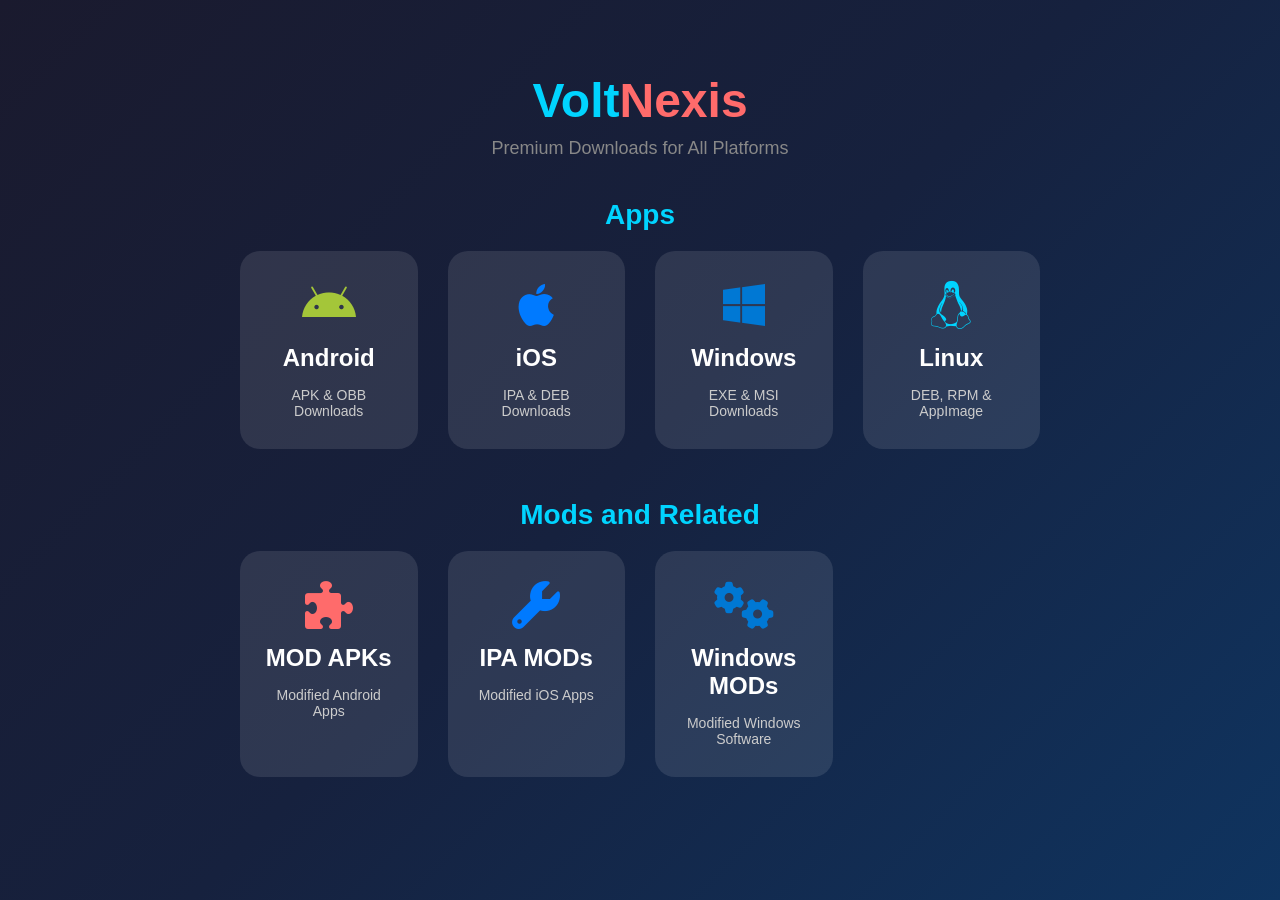
==== index.html @ b716f30f "Add files via upload" ====
<!DOCTYPE html>
<html lang="en">
<head>
    <meta charset="UTF-8">
    <meta name="viewport" content="width=device-width, initial-scale=1.0">
    <title>VoltNexis Downloads - Premium Software Downloads | APK, IPA, EXE, Linux Apps & MODs</title>
    <meta name="description" content="Download premium software for all platforms. Android APK, iOS IPA, Windows EXE, Linux apps, MOD APKs, and IPA MODs. Safe MediaFire downloads.">
    <meta name="keywords" content="APK Download, IPA Download, EXE Download, Linux Apps, MOD APK, IPA MOD, Android Apps, iOS Apps, Windows Software, Free Downloads, Premium Downloads, MediaFire APK, Safe APK Download, Latest APK, Old Versions APK, Modified Apps, Cracked Apps, Premium APK Free, Android Games, iOS Games, Windows Games, Linux Software, DEB Download, RPM Download, AppImage, MSI Download, OBB Files, Direct Download, VoltNexis">
    <meta name="author" content="VoltNexis">
    <meta name="robots" content="index, follow">
    <meta property="og:title" content="VoltNexis Downloads - Premium Software Downloads for All Platforms">
    <meta property="og:description" content="Download premium software for Android, iOS, Windows, and Linux. APK, IPA, EXE, MODs with safe MediaFire links.">
    <meta property="og:type" content="website">
    <meta property="og:url" content="https://voltnexis.github.io/apps/">
    <meta property="og:image" content="https://voltnexis.github.io/apps/assets/og-image.webp">
    <meta name="twitter:card" content="summary_large_image">
    <meta name="twitter:title" content="VoltNexis Downloads - All Platform Software">
    <meta name="twitter:description" content="Premium downloads for Android, iOS, Windows, Linux. APK, IPA, EXE, MODs available.">
    <link rel="canonical" href="https://voltnexis.github.io/apps/">
    <style>
        * {
            margin: 0;
            padding: 0;
            box-sizing: border-box;
        }
        
        body {
            font-family: 'Segoe UI', Tahoma, Geneva, Verdana, sans-serif;
            background: linear-gradient(135deg, #1a1a2e 0%, #16213e 50%, #0f3460 100%);
            color: #ffffff;
            min-height: 100vh;
            display: flex;
            flex-direction: column;
            align-items: center;
            justify-content: center;
            padding: 20px;
        }
        
        .container {
            text-align: center;
            max-width: 800px;
        }
        
        .logo {
            font-size: 48px;
            font-weight: 700;
            margin-bottom: 10px;
        }
        
        .volt {
            color: #00d4ff;
        }
        
        .nexis {
            color: #ff6b6b;
        }
        
        .tagline {
            font-size: 18px;
            color: #888;
            margin-bottom: 40px;
        }
        
        .section {
            margin-bottom: 40px;
        }
        
        .section-title {
            font-size: 28px;
            font-weight: 600;
            margin-bottom: 20px;
            color: #00d4ff;
        }
        
        .platforms {
            display: grid;
            grid-template-columns: repeat(4, 1fr);
            gap: 30px;
            margin-bottom: 50px;
        }
        
        .platform-btn {
            background: rgba(255, 255, 255, 0.1);
            border: none;
            color: white;
            padding: 30px 20px;
            border-radius: 20px;
            cursor: pointer;
            transition: all 0.3s;
            text-decoration: none;
            display: flex;
            flex-direction: column;
            align-items: center;
            gap: 15px;
        }
        
        .platform-btn:hover {
            transform: translateY(-5px);
            background: rgba(255, 255, 255, 0.2);
            box-shadow: 0 10px 30px rgba(0, 212, 255, 0.3);
        }
        
        .platform-icon {
            font-size: 48px;
        }
        
        .android { color: #a4c639; }
        .ios { color: #007AFF; }
        .windows { color: #0078D4; }
        .linux { color: #00d4ff; }
        
        .platform-name {
            font-size: 24px;
            font-weight: 600;
        }
        
        .platform-desc {
            font-size: 14px;
            color: #ccc;
        }
        
        .mod { color: #ff6b6b; }
        .mod-ios { color: #007AFF; }
        
        .ad-space {
            width: 100%;
            max-width: 728px;
            margin: 0 auto;
        }
        
        @media (max-width: 1024px) {
            .platforms {
                grid-template-columns: repeat(2, 1fr);
            }
        }
        
        @media (max-width: 768px) {
            .logo {
                font-size: 36px;
            }
            
            .platforms {
                grid-template-columns: 1fr 1fr;
                gap: 20px;
            }
            
            .platform-btn {
                padding: 20px 15px;
            }
            
            .platform-icon {
                font-size: 36px;
            }
            
            .platform-name {
                font-size: 18px;
            }
        }
    </style>
    <link rel="stylesheet" href="https://cdnjs.cloudflare.com/ajax/libs/font-awesome/6.0.0/css/all.min.css">
    <script type="application/ld+json">
    {
        "@context": "https://schema.org",
        "@type": "WebSite",
        "name": "VoltNexis Downloads",
        "url": "https://voltnexis.github.io/apps/",
        "description": "Premium software downloads for all platforms - Android APK, iOS IPA, Windows EXE, Linux apps, and MODs",
        "potentialAction": {
            "@type": "SearchAction",
            "target": "https://voltnexis.github.io/apps/search?q={search_term_string}",
            "query-input": "required name=search_term_string"
        }
    }
    </script>
</head>
<body>
    <div class="container">
        <h1 class="logo">
            <span class="volt">Volt</span><span class="nexis">Nexis</span>
        </h1>
        <p class="tagline">Premium Downloads for All Platforms</p>
        
        <div class="section">
            <h2 class="section-title">Apps</h2>
            <div class="platforms">
                <a href="android/index.html" class="platform-btn">
                    <i class="fab fa-android platform-icon android"></i>
                    <div class="platform-name">Android</div>
                    <div class="platform-desc">APK & OBB Downloads</div>
                </a>
                
                <a href="ios/index.html" class="platform-btn">
                    <i class="fab fa-apple platform-icon ios"></i>
                    <div class="platform-name">iOS</div>
                    <div class="platform-desc">IPA & DEB Downloads</div>
                </a>
                
                <a href="windows/index.html" class="platform-btn">
                    <i class="fab fa-windows platform-icon windows"></i>
                    <div class="platform-name">Windows</div>
                    <div class="platform-desc">EXE & MSI Downloads</div>
                </a>
                
                <a href="linux/index.html" class="platform-btn">
                    <i class="fab fa-linux platform-icon linux"></i>
                    <div class="platform-name">Linux</div>
                    <div class="platform-desc">DEB, RPM & AppImage</div>
                </a>
            </div>
        </div>
        
        <div class="section">
            <h2 class="section-title">Mods and Related</h2>
            <div class="platforms">
                <a href="android_mod/index.html" class="platform-btn">
                    <i class="fas fa-puzzle-piece platform-icon mod"></i>
                    <div class="platform-name">MOD APKs</div>
                    <div class="platform-desc">Modified Android Apps</div>
                </a>
                
                <a href="ios_mod/index.html" class="platform-btn">
                    <i class="fas fa-wrench platform-icon mod-ios"></i>
                    <div class="platform-name">IPA MODs</div>
                    <div class="platform-desc">Modified iOS Apps</div>
                </a>
                
                <a href="windows_mod/index.html" class="platform-btn">
                    <i class="fas fa-cogs platform-icon windows"></i>
                    <div class="platform-name">Windows MODs</div>
                    <div class="platform-desc">Modified Windows Software</div>
                </a>
            </div>
        </div>
        
        <div class="ad-space">
            <script async src="https://pagead2.googlesyndication.com/pagead/js/adsbygoogle.js?client=ca-pub-XXXXXXXXXX" crossorigin="anonymous"></script>
            <ins class="adsbygoogle" style="display:block" data-ad-client="ca-pub-XXXXXXXXXX" data-ad-slot="XXXXXXXXXX" data-ad-format="auto" data-full-width-responsive="true"></ins>
            <script>(adsbygoogle = window.adsbygoogle || []).push({});</script>
        </div>
    </div>
</body>
</html>
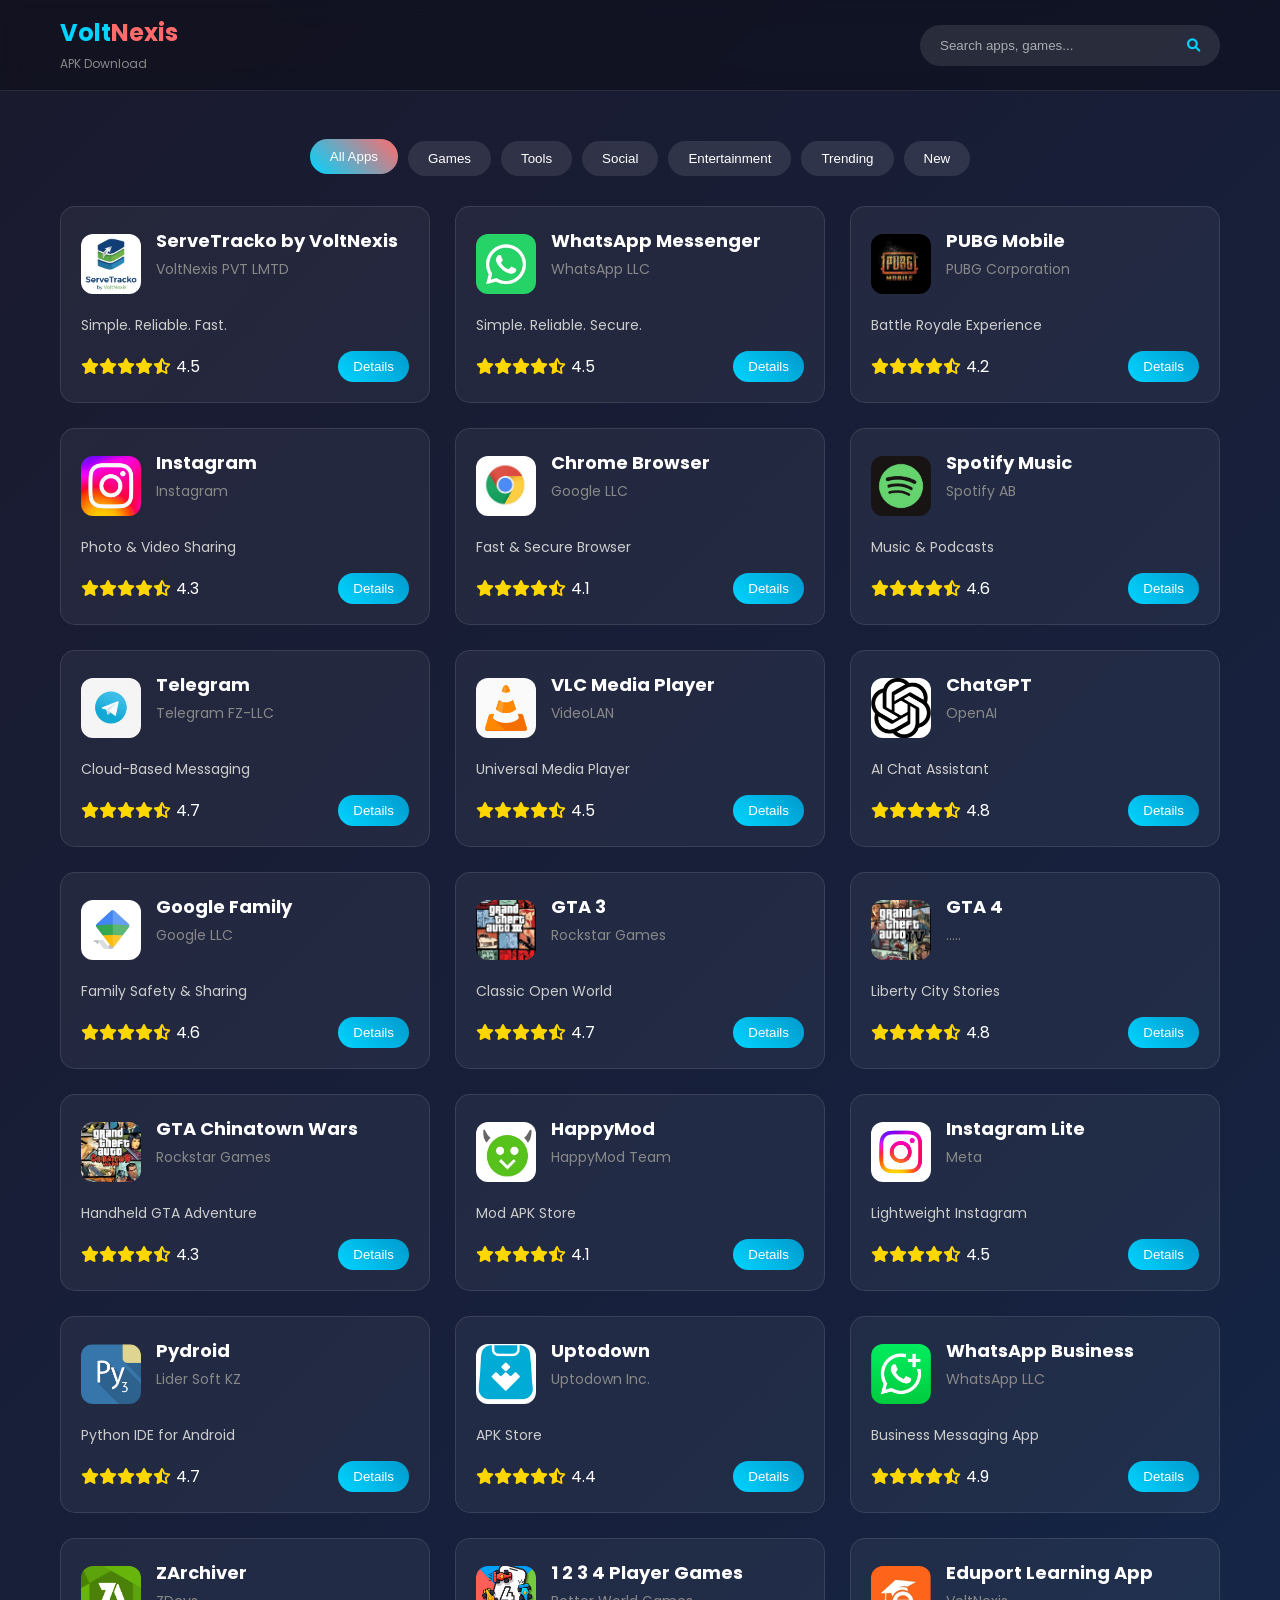
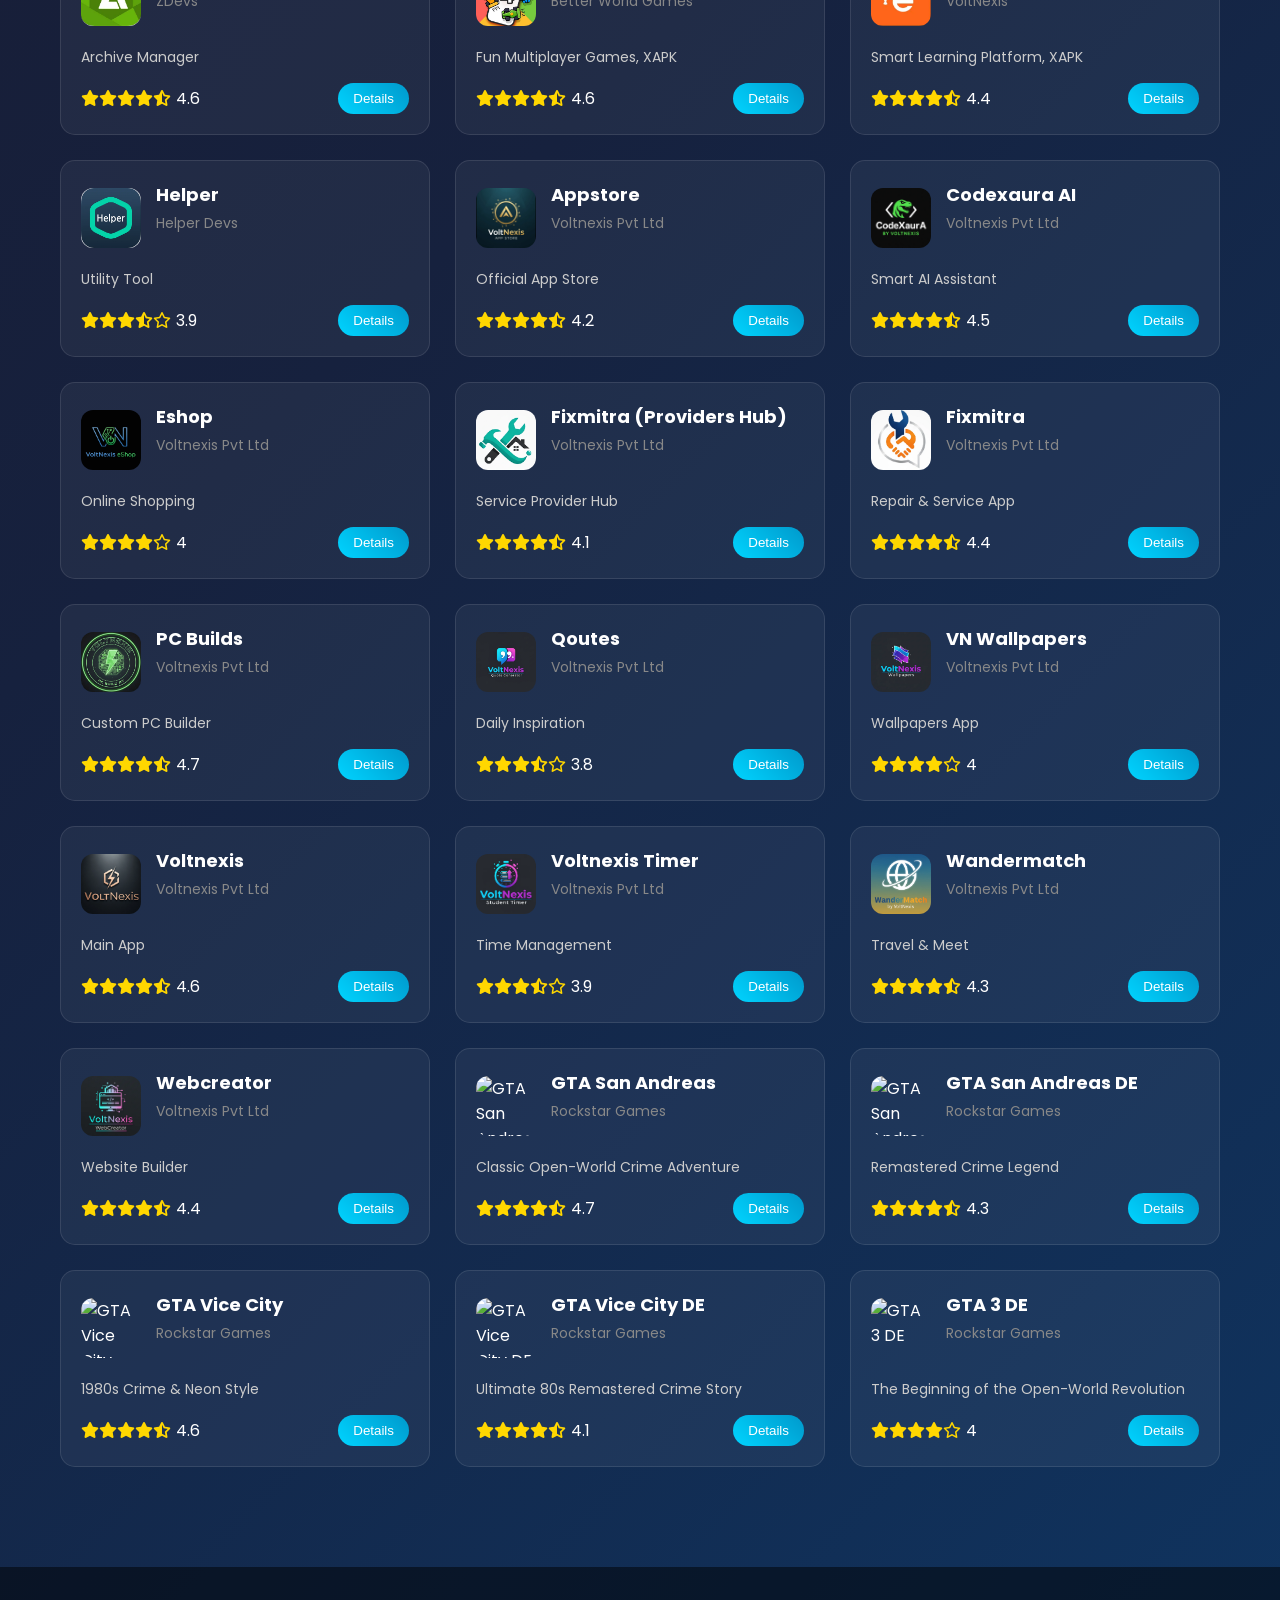
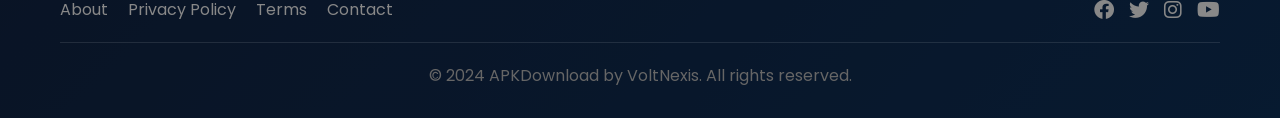
==== commit 4c8062ad: "Add files via upload" ====
--- a/index.html
+++ b/index.html
@@ -3,240 +3,115 @@
 <head>
     <meta charset="UTF-8">
     <meta name="viewport" content="width=device-width, initial-scale=1.0">
-    <title>VoltNexis Downloads - Premium Software Downloads | APK, IPA, EXE, Linux Apps & MODs</title>
-    <meta name="description" content="Download premium software for all platforms. Android APK, iOS IPA, Windows EXE, Linux apps, MOD APKs, and IPA MODs. Safe MediaFire downloads.">
-    <meta name="keywords" content="APK Download, IPA Download, EXE Download, Linux Apps, MOD APK, IPA MOD, Android Apps, iOS Apps, Windows Software, Free Downloads, Premium Downloads, MediaFire APK, Safe APK Download, Latest APK, Old Versions APK, Modified Apps, Cracked Apps, Premium APK Free, Android Games, iOS Games, Windows Games, Linux Software, DEB Download, RPM Download, AppImage, MSI Download, OBB Files, Direct Download, VoltNexis">
+    <title>APKDownload by VoltNexis - Premium APK Downloads | Free Android Apps</title>
+    
+    <meta name="description" content="Download latest APKs safely. Free Android apps, games, and tools. Premium APK download platform with MediaFire direct downloads.">
+    <meta name="keywords" content="APK Download, Free APKs, Latest APK, Android Apps, Safe APK Download, Old Versions APK, Premium APK Site, MediaFire APK, Android Games">
     <meta name="author" content="VoltNexis">
     <meta name="robots" content="index, follow">
-    <meta property="og:title" content="VoltNexis Downloads - Premium Software Downloads for All Platforms">
-    <meta property="og:description" content="Download premium software for Android, iOS, Windows, and Linux. APK, IPA, EXE, MODs with safe MediaFire links.">
+    <meta name="viewport" content="width=device-width, initial-scale=1.0">
+    
+    <meta property="og:title" content="APKDownload by VoltNexis - Premium APK Downloads">
+    <meta property="og:description" content="Download latest APKs safely. Free Android apps, games, and tools with direct MediaFire links.">
     <meta property="og:type" content="website">
-    <meta property="og:url" content="https://voltnexis.github.io/apps/">
-    <meta property="og:image" content="https://voltnexis.github.io/apps/assets/og-image.webp">
+    <meta property="og:url" content="https://voltnexis.github.io/apps/android/">
+    <meta property="og:image" content="https://voltnexis.github.io/apps/appstore.webp">
+    
     <meta name="twitter:card" content="summary_large_image">
-    <meta name="twitter:title" content="VoltNexis Downloads - All Platform Software">
-    <meta name="twitter:description" content="Premium downloads for Android, iOS, Windows, Linux. APK, IPA, EXE, MODs available.">
-    <link rel="canonical" href="https://voltnexis.github.io/apps/">
-    <style>
-        * {
-            margin: 0;
-            padding: 0;
-            box-sizing: border-box;
-        }
-        
-        body {
-            font-family: 'Segoe UI', Tahoma, Geneva, Verdana, sans-serif;
-            background: linear-gradient(135deg, #1a1a2e 0%, #16213e 50%, #0f3460 100%);
-            color: #ffffff;
-            min-height: 100vh;
-            display: flex;
-            flex-direction: column;
-            align-items: center;
-            justify-content: center;
-            padding: 20px;
-        }
-        
-        .container {
-            text-align: center;
-            max-width: 800px;
-        }
-        
-        .logo {
-            font-size: 48px;
-            font-weight: 700;
-            margin-bottom: 10px;
-        }
-        
-        .volt {
-            color: #00d4ff;
-        }
-        
-        .nexis {
-            color: #ff6b6b;
-        }
-        
-        .tagline {
-            font-size: 18px;
-            color: #888;
-            margin-bottom: 40px;
-        }
-        
-        .section {
-            margin-bottom: 40px;
-        }
-        
-        .section-title {
-            font-size: 28px;
-            font-weight: 600;
-            margin-bottom: 20px;
-            color: #00d4ff;
-        }
-        
-        .platforms {
-            display: grid;
-            grid-template-columns: repeat(4, 1fr);
-            gap: 30px;
-            margin-bottom: 50px;
-        }
-        
-        .platform-btn {
-            background: rgba(255, 255, 255, 0.1);
-            border: none;
-            color: white;
-            padding: 30px 20px;
-            border-radius: 20px;
-            cursor: pointer;
-            transition: all 0.3s;
-            text-decoration: none;
-            display: flex;
-            flex-direction: column;
-            align-items: center;
-            gap: 15px;
-        }
-        
-        .platform-btn:hover {
-            transform: translateY(-5px);
-            background: rgba(255, 255, 255, 0.2);
-            box-shadow: 0 10px 30px rgba(0, 212, 255, 0.3);
-        }
-        
-        .platform-icon {
-            font-size: 48px;
-        }
-        
-        .android { color: #a4c639; }
-        .ios { color: #007AFF; }
-        .windows { color: #0078D4; }
-        .linux { color: #00d4ff; }
-        
-        .platform-name {
-            font-size: 24px;
-            font-weight: 600;
-        }
-        
-        .platform-desc {
-            font-size: 14px;
-            color: #ccc;
-        }
-        
-        .mod { color: #ff6b6b; }
-        .mod-ios { color: #007AFF; }
-        
-        .ad-space {
-            width: 100%;
-            max-width: 728px;
-            margin: 0 auto;
-        }
-        
-        @media (max-width: 1024px) {
-            .platforms {
-                grid-template-columns: repeat(2, 1fr);
-            }
-        }
-        
-        @media (max-width: 768px) {
-            .logo {
-                font-size: 36px;
-            }
-            
-            .platforms {
-                grid-template-columns: 1fr 1fr;
-                gap: 20px;
-            }
-            
-            .platform-btn {
-                padding: 20px 15px;
-            }
-            
-            .platform-icon {
-                font-size: 36px;
-            }
-            
-            .platform-name {
-                font-size: 18px;
-            }
-        }
-    </style>
+    <meta name="twitter:title" content="APKDownload by VoltNexis">
+    <meta name="twitter:description" content="Premium APK download platform with safe, direct downloads.">
+    <meta name="twitter:image" content="https://voltnexis.github.io/apps/appstore.webp">
+    
+    <link rel="canonical" href="https://voltnexis.github.io/apps/android/">
+
+    <!-- Favicon -->
+    <link rel="shortcut icon" href="/favicon.ico" type="image/x-icon">
+    <link rel="apple-touch-icon" sizes="180x180" href="/apple-touch-icon.png">
+    <link rel="icon" type="image/png" sizes="32x32" href="/favicon-32x32.png">
+    <link rel="icon" type="image/png" sizes="16x16" href="/favicon-16x16.png">
+    <link rel="icon" type="image/png" sizes="192x192" href="/android-chrome-192x192.png" />
+    <link rel="icon" type="image/png" sizes="512x512" href="/android-chrome-512x512.png" />
+    <link rel="manifest" href="/site.webmanifest">
+    
+    <link rel="stylesheet" href="styles.css">
+    <link href="https://fonts.googleapis.com/css2?family=Poppins:wght@300;400;500;600;700&display=swap" rel="stylesheet">
     <link rel="stylesheet" href="https://cdnjs.cloudflare.com/ajax/libs/font-awesome/6.0.0/css/all.min.css">
-    <script type="application/ld+json">
-    {
-        "@context": "https://schema.org",
-        "@type": "WebSite",
-        "name": "VoltNexis Downloads",
-        "url": "https://voltnexis.github.io/apps/",
-        "description": "Premium software downloads for all platforms - Android APK, iOS IPA, Windows EXE, Linux apps, and MODs",
-        "potentialAction": {
-            "@type": "SearchAction",
-            "target": "https://voltnexis.github.io/apps/search?q={search_term_string}",
-            "query-input": "required name=search_term_string"
-        }
-    }
-    </script>
 </head>
 <body>
-    <div class="container">
-        <h1 class="logo">
-            <span class="volt">Volt</span><span class="nexis">Nexis</span>
-        </h1>
-        <p class="tagline">Premium Downloads for All Platforms</p>
-        
-        <div class="section">
-            <h2 class="section-title">Apps</h2>
-            <div class="platforms">
-                <a href="android/index.html" class="platform-btn">
-                    <i class="fab fa-android platform-icon android"></i>
-                    <div class="platform-name">Android</div>
-                    <div class="platform-desc">APK & OBB Downloads</div>
-                </a>
-                
-                <a href="ios/index.html" class="platform-btn">
-                    <i class="fab fa-apple platform-icon ios"></i>
-                    <div class="platform-name">iOS</div>
-                    <div class="platform-desc">IPA & DEB Downloads</div>
-                </a>
-                
-                <a href="windows/index.html" class="platform-btn">
-                    <i class="fab fa-windows platform-icon windows"></i>
-                    <div class="platform-name">Windows</div>
-                    <div class="platform-desc">EXE & MSI Downloads</div>
-                </a>
-                
-                <a href="linux/index.html" class="platform-btn">
-                    <i class="fab fa-linux platform-icon linux"></i>
-                    <div class="platform-name">Linux</div>
-                    <div class="platform-desc">DEB, RPM & AppImage</div>
-                </a>
+    <header class="header">
+        <div class="container">
+            <div class="nav-brand">
+                <a href="../index.html"><h1><span class="volt">Volt</span><span class="nexis">Nexis</span></h1>
+                <span class="tagline">APK Download</span></a>
+            </div>
+            <div class="search-container">
+                <input type="text" id="searchInput" placeholder="Search apps, games..." class="search-input">
+                <button class="search-btn"><i class="fas fa-search"></i></button>
             </div>
         </div>
-        
-        <div class="section">
-            <h2 class="section-title">Mods and Related</h2>
-            <div class="platforms">
-                <a href="android_mod/index.html" class="platform-btn">
-                    <i class="fas fa-puzzle-piece platform-icon mod"></i>
-                    <div class="platform-name">MOD APKs</div>
-                    <div class="platform-desc">Modified Android Apps</div>
-                </a>
-                
-                <a href="ios_mod/index.html" class="platform-btn">
-                    <i class="fas fa-wrench platform-icon mod-ios"></i>
-                    <div class="platform-name">IPA MODs</div>
-                    <div class="platform-desc">Modified iOS Apps</div>
-                </a>
-                
-                <a href="windows_mod/index.html" class="platform-btn">
-                    <i class="fas fa-cogs platform-icon windows"></i>
-                    <div class="platform-name">Windows MODs</div>
-                    <div class="platform-desc">Modified Windows Software</div>
-                </a>
+    </header>
+
+    <div class="ad-banner">
+        <script async src="https://pagead2.googlesyndication.com/pagead/js/adsbygoogle.js?client=ca-pub-XXXXXXXXXX" crossorigin="anonymous"></script>
+        <ins class="adsbygoogle" style="display:block" data-ad-client="ca-pub-XXXXXXXXXX" data-ad-slot="XXXXXXXXXX" data-ad-format="auto" data-full-width-responsive="true"></ins>
+        <script>(adsbygoogle = window.adsbygoogle || []).push({});</script>
+    </div>
+
+    <main class="main-content">
+        <div class="container">
+            <div class="filter-section">
+                <div class="filter-tabs">
+                    <button class="filter-btn active" data-filter="all">All Apps</button>
+                    <button class="filter-btn" data-filter="games">Games</button>
+                    <button class="filter-btn" data-filter="tools">Tools</button>
+                    <button class="filter-btn" data-filter="social">Social</button>
+                    <button class="filter-btn" data-filter="entertainment">Entertainment</button>
+                    <button class="filter-btn" data-filter="trending">Trending</button>
+                    <button class="filter-btn" data-filter="new">New</button>
+                </div>
+            </div>
+
+            <div class="apps-grid" id="appsGrid">
+                <!-- Apps will be populated by JavaScript -->
+            </div>
+
+            <div class="ad-medium">
+                <script async src="https://pagead2.googlesyndication.com/pagead/js/adsbygoogle.js?client=ca-pub-XXXXXXXXXX" crossorigin="anonymous"></script>
+                <ins class="adsbygoogle" style="display:block" data-ad-client="ca-pub-XXXXXXXXXX" data-ad-slot="XXXXXXXXXX" data-ad-format="rectangle"></ins>
+                <script>(adsbygoogle = window.adsbygoogle || []).push({});</script>
             </div>
         </div>
-        
-        <div class="ad-space">
-            <script async src="https://pagead2.googlesyndication.com/pagead/js/adsbygoogle.js?client=ca-pub-XXXXXXXXXX" crossorigin="anonymous"></script>
-            <ins class="adsbygoogle" style="display:block" data-ad-client="ca-pub-XXXXXXXXXX" data-ad-slot="XXXXXXXXXX" data-ad-format="auto" data-full-width-responsive="true"></ins>
-            <script>(adsbygoogle = window.adsbygoogle || []).push({});</script>
+    </main>
+
+    <div class="ad-footer">
+        <script async src="https://pagead2.googlesyndication.com/pagead/js/adsbygoogle.js?client=ca-pub-XXXXXXXXXX" crossorigin="anonymous"></script>
+        <ins class="adsbygoogle" style="display:block" data-ad-client="ca-pub-XXXXXXXXXX" data-ad-slot="XXXXXXXXXX" data-ad-format="auto" data-full-width-responsive="true"></ins>
+        <script>(adsbygoogle = window.adsbygoogle || []).push({});</script>
+    </div>
+
+    <footer class="footer">
+        <div class="container">
+            <div class="footer-content">
+                <div class="footer-links">
+                    <a href="#about">About</a>
+                    <a href="#privacy">Privacy Policy</a>
+                    <a href="#terms">Terms</a>
+                    <a href="#contact">Contact</a>
+                </div>
+                <div class="social-icons">
+                    <i class="fab fa-facebook"></i>
+                    <i class="fab fa-twitter"></i>
+                    <i class="fab fa-instagram"></i>
+                    <i class="fab fa-youtube"></i>
+                </div>
+            </div>
+            <div class="footer-bottom">
+                <p>&copy; 2024 APKDownload by VoltNexis. All rights reserved.</p>
+            </div>
         </div>
-    </div>
+    </footer>
+
+    <script src="script.js"></script>
+    <script src="ads.js"></script>
 </body>
-</html>+</html>
--- a/styles.css
+++ b/styles.css
@@ -0,0 +1,696 @@
+* {
+    margin: 0;
+    padding: 0;
+    box-sizing: border-box;
+}
+
+body {
+    font-family: 'Poppins', sans-serif;
+    background: linear-gradient(135deg, #1a1a2e 0%, #16213e 50%, #0f3460 100%);
+    color: #ffffff;
+    min-height: 100vh;
+}
+
+.container {
+    max-width: 1200px;
+    margin: 0 auto;
+    padding: 0 20px;
+}
+
+/* Header */
+.header {
+    background: rgba(0, 0, 0, 0.3);
+    backdrop-filter: blur(10px);
+    position: sticky;
+    top: 0;
+    z-index: 100;
+    border-bottom: 1px solid rgba(255, 255, 255, 0.1);
+}
+
+.header .container {
+    display: flex;
+    align-items: center;
+    justify-content: space-between;
+    padding: 15px 20px;
+}
+
+.nav-brand {
+    display: flex;
+    flex-direction: column;
+}
+
+.nav-brand a {
+    text-decoration: none;
+    color: inherit;
+}
+
+.nav-brand h1 {
+    font-size: 24px;
+    font-weight: 700;
+}
+
+.volt {
+    color: #00d4ff;
+}
+
+.nexis {
+    color: #ff6b6b;
+}
+
+.tagline {
+    font-size: 12px;
+    color: #888;
+    margin-top: -5px;
+}
+
+.search-container {
+    display: flex;
+    align-items: center;
+    background: rgba(255, 255, 255, 0.1);
+    border-radius: 25px;
+    padding: 8px 15px;
+    min-width: 300px;
+}
+
+.search-input {
+    background: none;
+    border: none;
+    color: white;
+    flex: 1;
+    padding: 5px;
+    outline: none;
+}
+
+.search-input::placeholder {
+    color: rgba(255, 255, 255, 0.6);
+}
+
+.search-btn {
+    background: none;
+    border: none;
+    color: #00d4ff;
+    cursor: pointer;
+    padding: 5px;
+}
+
+.nav-icons {
+    display: flex;
+    gap: 15px;
+    font-size: 20px;
+    color: #888;
+}
+
+.nav-icons i {
+    cursor: pointer;
+    transition: color 0.3s;
+}
+
+.nav-icons i:hover {
+    color: #00d4ff;
+}
+
+/* Ads */
+.ad-banner, .ad-medium, .ad-footer, .ad-bottom {
+    display: flex;
+    justify-content: center;
+    margin: 20px 0;
+}
+
+.ad-small {
+    display: flex;
+    justify-content: center;
+    margin: 15px 0;
+}
+
+.ad-placeholder {
+    background: linear-gradient(45deg, #333, #555);
+    color: #888;
+    padding: 20px;
+    text-align: center;
+    border-radius: 8px;
+    border: 2px dashed #666;
+}
+
+/* Filter Section */
+.filter-section {
+    margin: 30px 0;
+}
+
+.filter-tabs {
+    display: flex;
+    gap: 10px;
+    flex-wrap: wrap;
+    justify-content: center;
+}
+
+.filter-btn {
+    background: rgba(255, 255, 255, 0.1);
+    border: none;
+    color: white;
+    padding: 10px 20px;
+    border-radius: 25px;
+    cursor: pointer;
+    transition: all 0.3s;
+    font-weight: 500;
+}
+
+.filter-btn:hover, .filter-btn.active {
+    background: linear-gradient(45deg, #00d4ff, #ff6b6b);
+    transform: translateY(-2px);
+}
+
+/* Apps Grid */
+.apps-grid {
+    display: grid;
+    grid-template-columns: repeat(auto-fill, minmax(280px, 1fr));
+    gap: 25px;
+    margin: 30px 0;
+}
+
+.app-card {
+    background: rgba(255, 255, 255, 0.05);
+    border-radius: 15px;
+    padding: 20px;
+    transition: all 0.3s;
+    border: 1px solid rgba(255, 255, 255, 0.1);
+    cursor: pointer;
+}
+
+.app-card:hover {
+    transform: translateY(-5px);
+    background: rgba(255, 255, 255, 0.1);
+    box-shadow: 0 10px 30px rgba(0, 212, 255, 0.3);
+}
+
+.app-card-header {
+    display: flex;
+    align-items: center;
+    gap: 15px;
+    margin-bottom: 15px;
+}
+
+.app-card-icon {
+    width: 60px;
+    height: 60px;
+    border-radius: 12px;
+    overflow: hidden;
+}
+
+.app-card-icon img {
+    width: 100%;
+    height: 100%;
+    object-fit: cover;
+}
+
+.app-card-info h3 {
+    font-size: 18px;
+    margin-bottom: 5px;
+}
+
+.app-card-info .developer {
+    color: #888;
+    font-size: 14px;
+}
+
+.app-card-tagline {
+    color: #ccc;
+    font-size: 14px;
+    margin-bottom: 15px;
+}
+
+.app-card-footer {
+    display: flex;
+    justify-content: space-between;
+    align-items: center;
+}
+
+.app-rating {
+    display: flex;
+    align-items: center;
+    gap: 5px;
+}
+
+.stars {
+    color: #ffd700;
+}
+
+.download-btn-small {
+    background: linear-gradient(45deg, #00d4ff, #0099cc);
+    border: none;
+    color: white;
+    padding: 8px 15px;
+    border-radius: 20px;
+    cursor: pointer;
+    font-weight: 500;
+    transition: all 0.3s;
+}
+
+.download-btn-small:hover {
+    transform: scale(1.05);
+}
+
+.tutorial-btn {
+    background: linear-gradient(45deg, #FF1493, #C71585);
+}
+
+.tutorial-btn:hover {
+    box-shadow: 0 10px 30px rgba(255, 20, 147, 0.4);
+}
+
+/* App Detail Page */
+.app-detail-main {
+    padding: 30px 0;
+}
+
+.app-header {
+    display: flex;
+    gap: 30px;
+    margin-bottom: 40px;
+    align-items: flex-start;
+}
+
+.app-icon {
+    flex-shrink: 0;
+}
+
+.app-icon img {
+    width: 120px;
+    height: 120px;
+    border-radius: 20px;
+    box-shadow: 0 10px 30px rgba(0, 0, 0, 0.3);
+}
+
+.app-info h1 {
+    font-size: 32px;
+    margin-bottom: 10px;
+}
+
+.developer {
+    color: #888;
+    margin-bottom: 20px;
+}
+
+.developer a {
+    color: #00d4ff;
+    text-decoration: none;
+}
+
+.app-meta {
+    display: flex;
+    flex-wrap: wrap;
+    gap: 20px;
+    align-items: center;
+}
+
+.app-meta span {
+    color: #ccc;
+    font-size: 14px;
+}
+
+.rating {
+    display: flex;
+    align-items: center;
+    gap: 10px;
+}
+
+.rating-text {
+    color: #888;
+}
+
+/* Download Section */
+.download-section {
+    text-align: center;
+    margin: 40px 0;
+}
+
+.download-buttons {
+    display: flex;
+    gap: 15px;
+    justify-content: center;
+    flex-wrap: wrap;
+    margin: 20px 0;
+}
+
+.download-btn {
+    background: linear-gradient(45deg, #00ff88, #00cc6a);
+    border: none;
+    color: white;
+    padding: 15px 40px;
+    border-radius: 50px;
+    font-size: 18px;
+    font-weight: 600;
+    cursor: pointer;
+    transition: all 0.3s;
+    display: inline-flex;
+    align-items: center;
+    gap: 10px;
+}
+
+.download-btn:hover {
+    transform: scale(1.05);
+    box-shadow: 0 10px 30px rgba(0, 255, 136, 0.4);
+}
+
+.obb-btn {
+    background: linear-gradient(45deg, #ff6b6b, #ee5a52);
+}
+
+.obb-btn:hover {
+    box-shadow: 0 10px 30px rgba(255, 107, 107, 0.4);
+}
+
+.ad-blocks {
+    display: flex;
+    gap: 20px;
+    justify-content: center;
+    margin-top: 30px;
+    flex-wrap: wrap;
+}
+
+.ad-block {
+    flex: 1;
+    max-width: 300px;
+}
+
+/* Old Versions */
+.old-versions {
+    margin: 40px 0;
+    background: rgba(255, 255, 255, 0.05);
+    border-radius: 15px;
+    padding: 25px;
+}
+
+.old-versions h3 {
+    display: flex;
+    align-items: center;
+    justify-content: space-between;
+    cursor: pointer;
+    margin-bottom: 20px;
+}
+
+.versions-list {
+    display: none;
+}
+
+.versions-list.show {
+    display: block;
+}
+
+.version-item {
+    display: flex;
+    justify-content: space-between;
+    align-items: center;
+    padding: 15px 0;
+    border-bottom: 1px solid rgba(255, 255, 255, 0.1);
+}
+
+.version-item:last-child {
+    border-bottom: none;
+}
+
+.version-buttons {
+    display: flex;
+    gap: 10px;
+}
+
+.version-download {
+    background: rgba(0, 212, 255, 0.2);
+    border: 1px solid #00d4ff;
+    color: #00d4ff;
+    padding: 8px 15px;
+    border-radius: 20px;
+    cursor: pointer;
+    transition: all 0.3s;
+    font-size: 12px;
+}
+
+.version-download:hover {
+    background: #00d4ff;
+    color: white;
+}
+
+.obb-download {
+    background: rgba(255, 107, 107, 0.2);
+    border: 1px solid #ff6b6b;
+    color: #ff6b6b;
+}
+
+.obb-download:hover {
+    background: #ff6b6b;
+    color: white;
+}
+
+/* App Description */
+.app-description {
+    margin: 40px 0;
+}
+
+.app-description h2 {
+    margin-bottom: 20px;
+    color: #00d4ff;
+}
+
+.description-content {
+    line-height: 1.6;
+    color: #ccc;
+}
+
+.app-screenshots {
+    margin-top: 30px;
+}
+
+.app-screenshots h3 {
+    margin-bottom: 15px;
+}
+
+.screenshots-grid {
+    display: flex;
+    gap: 15px;
+    overflow-x: auto;
+    padding: 10px 0;
+}
+
+.screenshots-grid img {
+    width: 200px;
+    height: 350px;
+    object-fit: cover;
+    border-radius: 10px;
+    flex-shrink: 0;
+    cursor: pointer;
+    transition: transform 0.3s;
+}
+
+.screenshots-grid img:hover {
+    transform: scale(1.05);
+}
+
+/* Screenshot Modal */
+.screenshot-modal {
+    position: fixed;
+    top: 0;
+    left: 0;
+    width: 100%;
+    height: 100%;
+    background: rgba(0, 0, 0, 0.9);
+    display: none;
+    justify-content: center;
+    align-items: center;
+    z-index: 2000;
+}
+
+.modal-content {
+    position: relative;
+    max-width: 90vw;
+    max-height: 90vh;
+    text-align: center;
+}
+
+.modal-image {
+    max-width: 100%;
+    max-height: 80vh;
+    object-fit: contain;
+    border-radius: 10px;
+}
+
+.modal-close {
+    position: absolute;
+    top: -40px;
+    right: 0;
+    color: white;
+    font-size: 30px;
+    cursor: pointer;
+    background: rgba(0, 0, 0, 0.5);
+    width: 40px;
+    height: 40px;
+    border-radius: 50%;
+    display: flex;
+    align-items: center;
+    justify-content: center;
+}
+
+.modal-nav {
+    display: flex;
+    justify-content: center;
+    align-items: center;
+    gap: 20px;
+    margin-top: 20px;
+}
+
+.nav-btn {
+    background: rgba(255, 255, 255, 0.2);
+    border: none;
+    color: white;
+    font-size: 24px;
+    width: 40px;
+    height: 40px;
+    border-radius: 50%;
+    cursor: pointer;
+    transition: background 0.3s;
+}
+
+.nav-btn:hover {
+    background: rgba(255, 255, 255, 0.4);
+}
+
+.image-counter {
+    color: white;
+    font-size: 16px;
+}
+
+/* Overlay Ad */
+.overlay-ad {
+    position: fixed;
+    top: 0;
+    left: 0;
+    width: 100%;
+    height: 100%;
+    background: rgba(0, 0, 0, 0.8);
+    display: none;
+    justify-content: center;
+    align-items: center;
+    z-index: 1000;
+}
+
+.overlay-ad.show {
+    display: flex;
+}
+
+.overlay-content {
+    position: relative;
+    background: #222;
+    border-radius: 15px;
+    padding: 20px;
+}
+
+.close-overlay {
+    position: absolute;
+    top: 10px;
+    right: 15px;
+    background: none;
+    border: none;
+    color: white;
+    font-size: 24px;
+    cursor: pointer;
+}
+
+/* Footer */
+.footer {
+    background: rgba(0, 0, 0, 0.5);
+    margin-top: 50px;
+    padding: 30px 0;
+}
+
+.footer-content {
+    display: flex;
+    justify-content: space-between;
+    align-items: center;
+    margin-bottom: 20px;
+}
+
+.footer-links {
+    display: flex;
+    gap: 20px;
+}
+
+.footer-links a {
+    color: #888;
+    text-decoration: none;
+    transition: color 0.3s;
+}
+
+.footer-links a:hover {
+    color: #00d4ff;
+}
+
+.social-icons {
+    display: flex;
+    gap: 15px;
+    font-size: 20px;
+}
+
+.social-icons i {
+    color: #888;
+    cursor: pointer;
+    transition: color 0.3s;
+}
+
+.social-icons i:hover {
+    color: #00d4ff;
+}
+
+.footer-bottom {
+    text-align: center;
+    color: #666;
+    border-top: 1px solid rgba(255, 255, 255, 0.1);
+    padding-top: 20px;
+}
+
+/* Responsive */
+@media (max-width: 768px) {
+    .header .container {
+        flex-direction: column;
+        gap: 15px;
+    }
+    
+    .search-container {
+        min-width: 100%;
+    }
+    
+    .app-header {
+        flex-direction: column;
+        text-align: center;
+        align-items: center;
+    }
+    
+    .app-icon {
+        align-self: center;
+    }
+    
+    .app-meta {
+        justify-content: center;
+    }
+    
+    .download-buttons {
+        flex-direction: column;
+        align-items: center;
+    }
+    
+    .download-btn {
+        width: 100%;
+        max-width: 300px;
+    }
+    
+    .ad-blocks {
+        flex-direction: column;
+    }
+    
+    .version-buttons {
+        flex-direction: column;
+        gap: 5px;
+    }
+    
+    .footer-content {
+        flex-direction: column;
+        gap: 20px;
+    }
+}
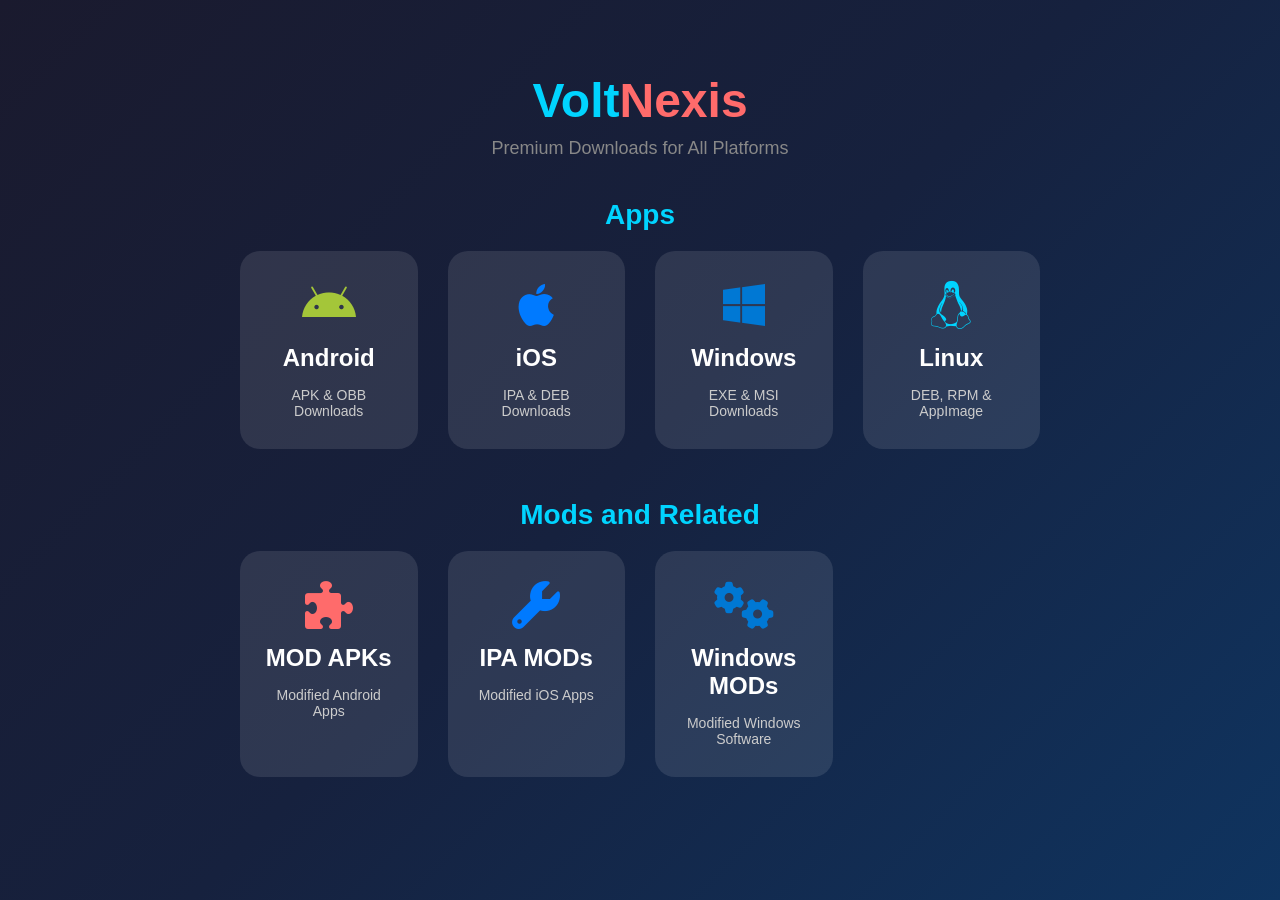
==== commit c4c6e067: "Add files via upload" ====
--- a/index.html
+++ b/index.html
@@ -3,115 +3,246 @@
 <head>
     <meta charset="UTF-8">
     <meta name="viewport" content="width=device-width, initial-scale=1.0">
-    <title>APKDownload by VoltNexis - Premium APK Downloads | Free Android Apps</title>
-    
-    <meta name="description" content="Download latest APKs safely. Free Android apps, games, and tools. Premium APK download platform with MediaFire direct downloads.">
-    <meta name="keywords" content="APK Download, Free APKs, Latest APK, Android Apps, Safe APK Download, Old Versions APK, Premium APK Site, MediaFire APK, Android Games">
+    <title>VoltNexis Downloads – Premium Softwares | APKs, IPAs, EXEs & Mods</title>
+    
+    <meta name="google-site-verification" content="tPLMObaC3EgIjoJex4M1o9yWQDS1m8g8y-Wx5vYNN8E" />
+    <meta name="description" content="Download premium software for all platforms. Android APK, iOS IPA, Windows EXE, Linux apps, MOD APKs, and IPA MODs. Safe MediaFire downloads.">
+    <meta name="keywords" content="APK Download, IPA Download, EXE Download, Linux Apps, MOD APK, IPA MOD, Android Apps, iOS Apps, Windows Software, Free Downloads, Premium Downloads, MediaFire APK, Safe APK Download, Latest APK, Old Versions APK, Modified Apps, Cracked Apps, Premium APK Free, Android Games, iOS Games, Windows Games, Linux Software, DEB Download, RPM Download, AppImage, MSI Download, OBB Files, Direct Download, VoltNexis">
     <meta name="author" content="VoltNexis">
     <meta name="robots" content="index, follow">
-    <meta name="viewport" content="width=device-width, initial-scale=1.0">
-    
-    <meta property="og:title" content="APKDownload by VoltNexis - Premium APK Downloads">
-    <meta property="og:description" content="Download latest APKs safely. Free Android apps, games, and tools with direct MediaFire links.">
+    
+    <meta property="og:title" content="VoltNexis Downloads - Premium Software Downloads for All Platforms">
+    <meta property="og:description" content="Download premium software for Android, iOS, Windows, and Linux. APK, IPA, EXE, MODs with safe MediaFire links.">
     <meta property="og:type" content="website">
-    <meta property="og:url" content="https://voltnexis.github.io/apps/android/">
-    <meta property="og:image" content="https://voltnexis.github.io/apps/appstore.webp">
+    <meta property="og:url" content="https://voltnexis.github.io/apps/">
+    <meta property="og:image" content="https://voltnexis.github.io/apps/img/appstore.webp">
     
     <meta name="twitter:card" content="summary_large_image">
-    <meta name="twitter:title" content="APKDownload by VoltNexis">
-    <meta name="twitter:description" content="Premium APK download platform with safe, direct downloads.">
-    <meta name="twitter:image" content="https://voltnexis.github.io/apps/appstore.webp">
-    
-    <link rel="canonical" href="https://voltnexis.github.io/apps/android/">
-
-    <!-- Favicon -->
-    <link rel="shortcut icon" href="/favicon.ico" type="image/x-icon">
-    <link rel="apple-touch-icon" sizes="180x180" href="/apple-touch-icon.png">
-    <link rel="icon" type="image/png" sizes="32x32" href="/favicon-32x32.png">
-    <link rel="icon" type="image/png" sizes="16x16" href="/favicon-16x16.png">
-    <link rel="icon" type="image/png" sizes="192x192" href="/android-chrome-192x192.png" />
-    <link rel="icon" type="image/png" sizes="512x512" href="/android-chrome-512x512.png" />
-    <link rel="manifest" href="/site.webmanifest">
-    
-    <link rel="stylesheet" href="styles.css">
-    <link href="https://fonts.googleapis.com/css2?family=Poppins:wght@300;400;500;600;700&display=swap" rel="stylesheet">
+    <meta name="twitter:title" content="VoltNexis Downloads - All Platform Software">
+    <meta name="twitter:description" content="Premium downloads for Android, iOS, Windows, Linux. APK, IPA, EXE, MODs available.">
+    <meta name="twitter:image" content="https://voltnexis.github.io/apps/img/appstore.webp">
+    
+    <link rel="canonical" href="https://voltnexis.github.io/apps/">
+    <style>
+        * {
+            margin: 0;
+            padding: 0;
+            box-sizing: border-box;
+        }
+        
+        body {
+            font-family: 'Segoe UI', Tahoma, Geneva, Verdana, sans-serif;
+            background: linear-gradient(135deg, #1a1a2e 0%, #16213e 50%, #0f3460 100%);
+            color: #ffffff;
+            min-height: 100vh;
+            display: flex;
+            flex-direction: column;
+            align-items: center;
+            justify-content: center;
+            padding: 20px;
+        }
+        
+        .container {
+            text-align: center;
+            max-width: 800px;
+        }
+        
+        .logo {
+            font-size: 48px;
+            font-weight: 700;
+            margin-bottom: 10px;
+        }
+        
+        .volt {
+            color: #00d4ff;
+        }
+        
+        .nexis {
+            color: #ff6b6b;
+        }
+        
+        .tagline {
+            font-size: 18px;
+            color: #888;
+            margin-bottom: 40px;
+        }
+        
+        .section {
+            margin-bottom: 40px;
+        }
+        
+        .section-title {
+            font-size: 28px;
+            font-weight: 600;
+            margin-bottom: 20px;
+            color: #00d4ff;
+        }
+        
+        .platforms {
+            display: grid;
+            grid-template-columns: repeat(4, 1fr);
+            gap: 30px;
+            margin-bottom: 50px;
+        }
+        
+        .platform-btn {
+            background: rgba(255, 255, 255, 0.1);
+            border: none;
+            color: white;
+            padding: 30px 20px;
+            border-radius: 20px;
+            cursor: pointer;
+            transition: all 0.3s;
+            text-decoration: none;
+            display: flex;
+            flex-direction: column;
+            align-items: center;
+            gap: 15px;
+        }
+        
+        .platform-btn:hover {
+            transform: translateY(-5px);
+            background: rgba(255, 255, 255, 0.2);
+            box-shadow: 0 10px 30px rgba(0, 212, 255, 0.3);
+        }
+        
+        .platform-icon {
+            font-size: 48px;
+        }
+        
+        .android { color: #a4c639; }
+        .ios { color: #007AFF; }
+        .windows { color: #0078D4; }
+        .linux { color: #00d4ff; }
+        
+        .platform-name {
+            font-size: 24px;
+            font-weight: 600;
+        }
+        
+        .platform-desc {
+            font-size: 14px;
+            color: #ccc;
+        }
+        
+        .mod { color: #ff6b6b; }
+        .mod-ios { color: #007AFF; }
+        
+        .ad-space {
+            width: 100%;
+            max-width: 728px;
+            margin: 0 auto;
+        }
+        
+        @media (max-width: 1024px) {
+            .platforms {
+                grid-template-columns: repeat(2, 1fr);
+            }
+        }
+        
+        @media (max-width: 768px) {
+            .logo {
+                font-size: 36px;
+            }
+            
+            .platforms {
+                grid-template-columns: 1fr 1fr;
+                gap: 20px;
+            }
+            
+            .platform-btn {
+                padding: 20px 15px;
+            }
+            
+            .platform-icon {
+                font-size: 36px;
+            }
+            
+            .platform-name {
+                font-size: 18px;
+            }
+        }
+    </style>
     <link rel="stylesheet" href="https://cdnjs.cloudflare.com/ajax/libs/font-awesome/6.0.0/css/all.min.css">
+    <script type="application/ld+json">
+    {
+        "@context": "https://schema.org",
+        "@type": "WebSite",
+        "name": "VoltNexis Downloads",
+        "url": "https://voltnexis.github.io/apps/",
+        "description": "Premium software downloads for all platforms - Android APK, iOS IPA, Windows EXE, Linux apps, and MODs",
+        "potentialAction": {
+            "@type": "SearchAction",
+            "target": "https://voltnexis.github.io/apps/search?q={search_term_string}",
+            "query-input": "required name=search_term_string"
+        }
+    }
+    </script>
 </head>
 <body>
-    <header class="header">
-        <div class="container">
-            <div class="nav-brand">
-                <a href="../index.html"><h1><span class="volt">Volt</span><span class="nexis">Nexis</span></h1>
-                <span class="tagline">APK Download</span></a>
-            </div>
-            <div class="search-container">
-                <input type="text" id="searchInput" placeholder="Search apps, games..." class="search-input">
-                <button class="search-btn"><i class="fas fa-search"></i></button>
+    <div class="container">
+        <h1 class="logo">
+            <span class="volt">Volt</span><span class="nexis">Nexis</span>
+        </h1>
+        <p class="tagline">Premium Downloads for All Platforms</p>
+        
+        <div class="section">
+            <h2 class="section-title">Apps</h2>
+            <div class="platforms">
+                <a href="android/index.html" class="platform-btn">
+                    <i class="fab fa-android platform-icon android"></i>
+                    <div class="platform-name">Android</div>
+                    <div class="platform-desc">APK & OBB Downloads</div>
+                </a>
+                
+                <a href="ios/index.html" class="platform-btn">
+                    <i class="fab fa-apple platform-icon ios"></i>
+                    <div class="platform-name">iOS</div>
+                    <div class="platform-desc">IPA & DEB Downloads</div>
+                </a>
+                
+                <a href="windows/index.html" class="platform-btn">
+                    <i class="fab fa-windows platform-icon windows"></i>
+                    <div class="platform-name">Windows</div>
+                    <div class="platform-desc">EXE & MSI Downloads</div>
+                </a>
+                
+                <a href="linux/index.html" class="platform-btn">
+                    <i class="fab fa-linux platform-icon linux"></i>
+                    <div class="platform-name">Linux</div>
+                    <div class="platform-desc">DEB, RPM & AppImage</div>
+                </a>
             </div>
         </div>
-    </header>
-
-    <div class="ad-banner">
-        <script async src="https://pagead2.googlesyndication.com/pagead/js/adsbygoogle.js?client=ca-pub-XXXXXXXXXX" crossorigin="anonymous"></script>
-        <ins class="adsbygoogle" style="display:block" data-ad-client="ca-pub-XXXXXXXXXX" data-ad-slot="XXXXXXXXXX" data-ad-format="auto" data-full-width-responsive="true"></ins>
-        <script>(adsbygoogle = window.adsbygoogle || []).push({});</script>
-    </div>
-
-    <main class="main-content">
-        <div class="container">
-            <div class="filter-section">
-                <div class="filter-tabs">
-                    <button class="filter-btn active" data-filter="all">All Apps</button>
-                    <button class="filter-btn" data-filter="games">Games</button>
-                    <button class="filter-btn" data-filter="tools">Tools</button>
-                    <button class="filter-btn" data-filter="social">Social</button>
-                    <button class="filter-btn" data-filter="entertainment">Entertainment</button>
-                    <button class="filter-btn" data-filter="trending">Trending</button>
-                    <button class="filter-btn" data-filter="new">New</button>
-                </div>
-            </div>
-
-            <div class="apps-grid" id="appsGrid">
-                <!-- Apps will be populated by JavaScript -->
-            </div>
-
-            <div class="ad-medium">
-                <script async src="https://pagead2.googlesyndication.com/pagead/js/adsbygoogle.js?client=ca-pub-XXXXXXXXXX" crossorigin="anonymous"></script>
-                <ins class="adsbygoogle" style="display:block" data-ad-client="ca-pub-XXXXXXXXXX" data-ad-slot="XXXXXXXXXX" data-ad-format="rectangle"></ins>
-                <script>(adsbygoogle = window.adsbygoogle || []).push({});</script>
+        
+        <div class="section">
+            <h2 class="section-title">Mods and Related</h2>
+            <div class="platforms">
+                <a href="android_mod/index.html" class="platform-btn">
+                    <i class="fas fa-puzzle-piece platform-icon mod"></i>
+                    <div class="platform-name">MOD APKs</div>
+                    <div class="platform-desc">Modified Android Apps</div>
+                </a>
+                
+                <a href="ios_mod/index.html" class="platform-btn">
+                    <i class="fas fa-wrench platform-icon mod-ios"></i>
+                    <div class="platform-name">IPA MODs</div>
+                    <div class="platform-desc">Modified iOS Apps</div>
+                </a>
+                
+                <a href="windows_mod/index.html" class="platform-btn">
+                    <i class="fas fa-cogs platform-icon windows"></i>
+                    <div class="platform-name">Windows MODs</div>
+                    <div class="platform-desc">Modified Windows Software</div>
+                </a>
             </div>
         </div>
-    </main>
-
-    <div class="ad-footer">
-        <script async src="https://pagead2.googlesyndication.com/pagead/js/adsbygoogle.js?client=ca-pub-XXXXXXXXXX" crossorigin="anonymous"></script>
-        <ins class="adsbygoogle" style="display:block" data-ad-client="ca-pub-XXXXXXXXXX" data-ad-slot="XXXXXXXXXX" data-ad-format="auto" data-full-width-responsive="true"></ins>
-        <script>(adsbygoogle = window.adsbygoogle || []).push({});</script>
+        
+        <div class="ad-space">
+            <script async src="https://pagead2.googlesyndication.com/pagead/js/adsbygoogle.js?client=ca-pub-XXXXXXXXXX" crossorigin="anonymous"></script>
+            <ins class="adsbygoogle" style="display:block" data-ad-client="ca-pub-XXXXXXXXXX" data-ad-slot="XXXXXXXXXX" data-ad-format="auto" data-full-width-responsive="true"></ins>
+            <script>(adsbygoogle = window.adsbygoogle || []).push({});</script>
+        </div>
     </div>
-
-    <footer class="footer">
-        <div class="container">
-            <div class="footer-content">
-                <div class="footer-links">
-                    <a href="#about">About</a>
-                    <a href="#privacy">Privacy Policy</a>
-                    <a href="#terms">Terms</a>
-                    <a href="#contact">Contact</a>
-                </div>
-                <div class="social-icons">
-                    <i class="fab fa-facebook"></i>
-                    <i class="fab fa-twitter"></i>
-                    <i class="fab fa-instagram"></i>
-                    <i class="fab fa-youtube"></i>
-                </div>
-            </div>
-            <div class="footer-bottom">
-                <p>&copy; 2024 APKDownload by VoltNexis. All rights reserved.</p>
-            </div>
-        </div>
-    </footer>
-
-    <script src="script.js"></script>
-    <script src="ads.js"></script>
 </body>
 </html>
